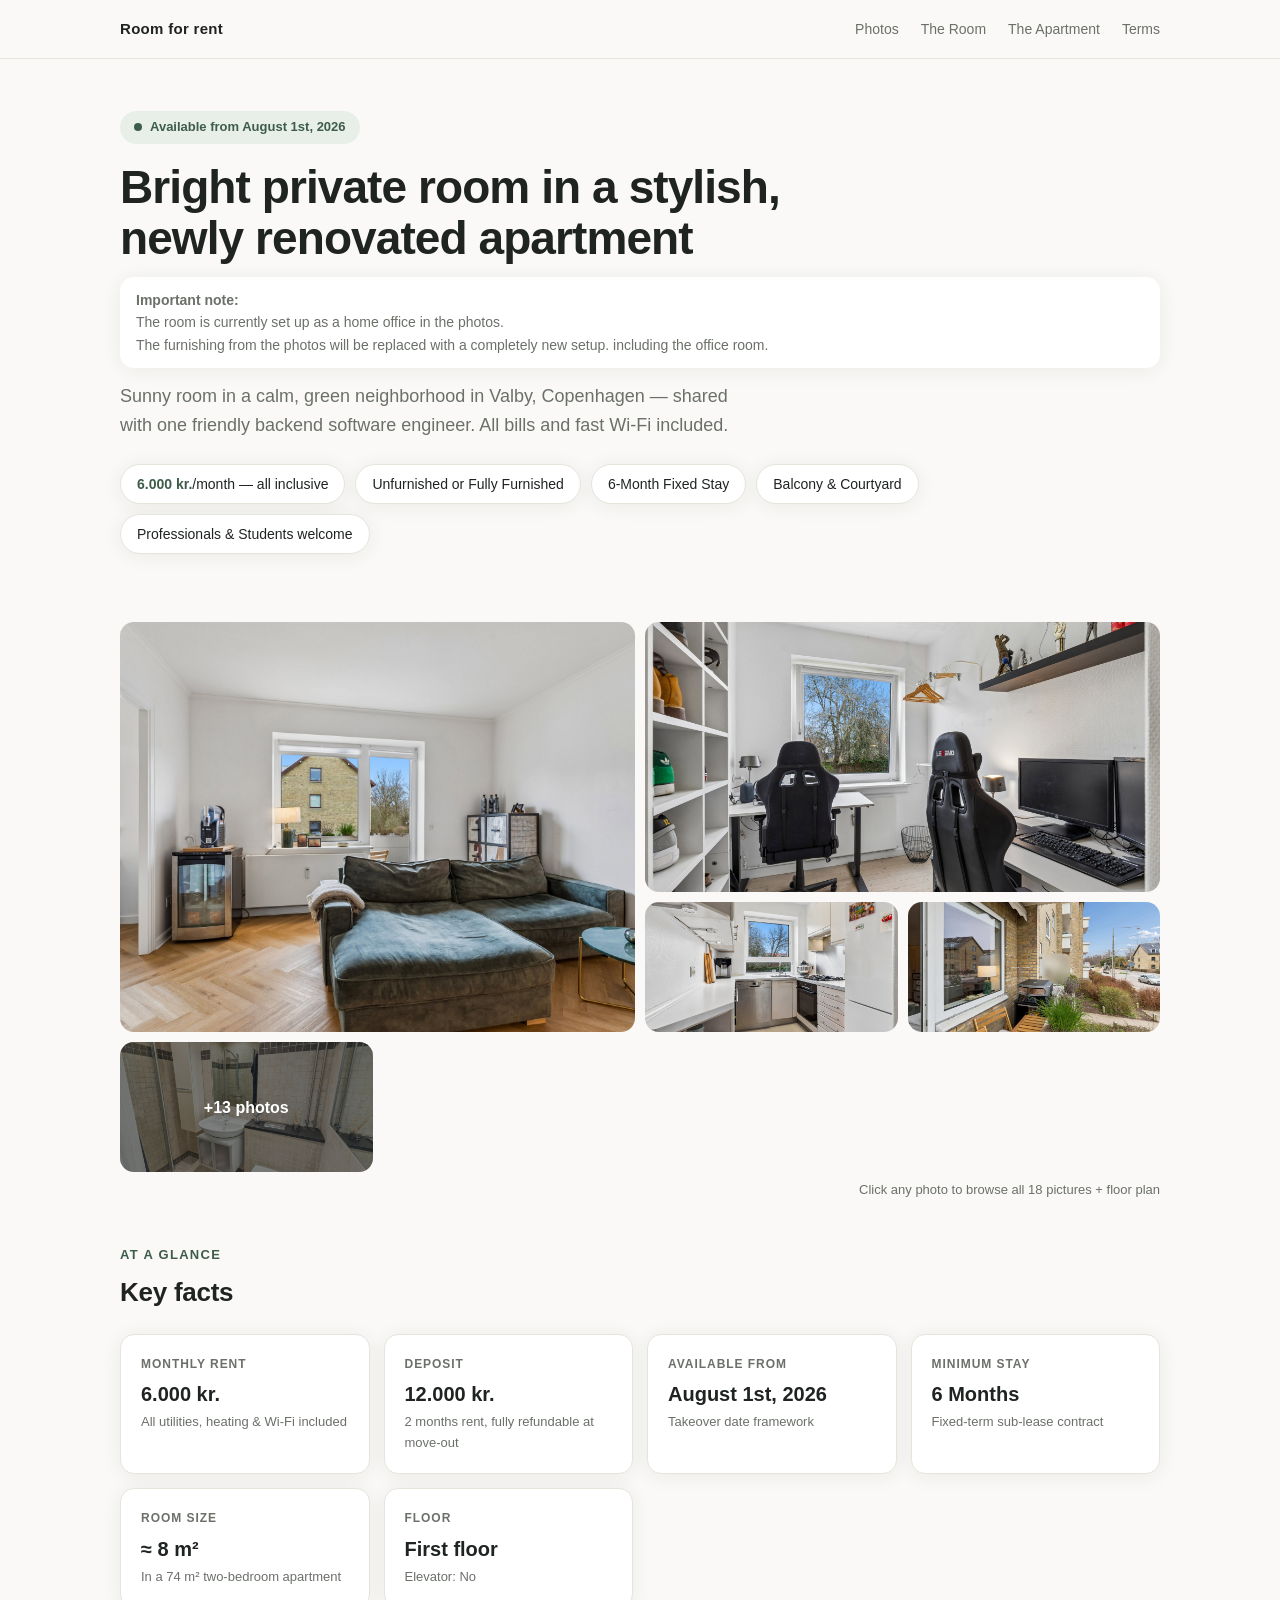
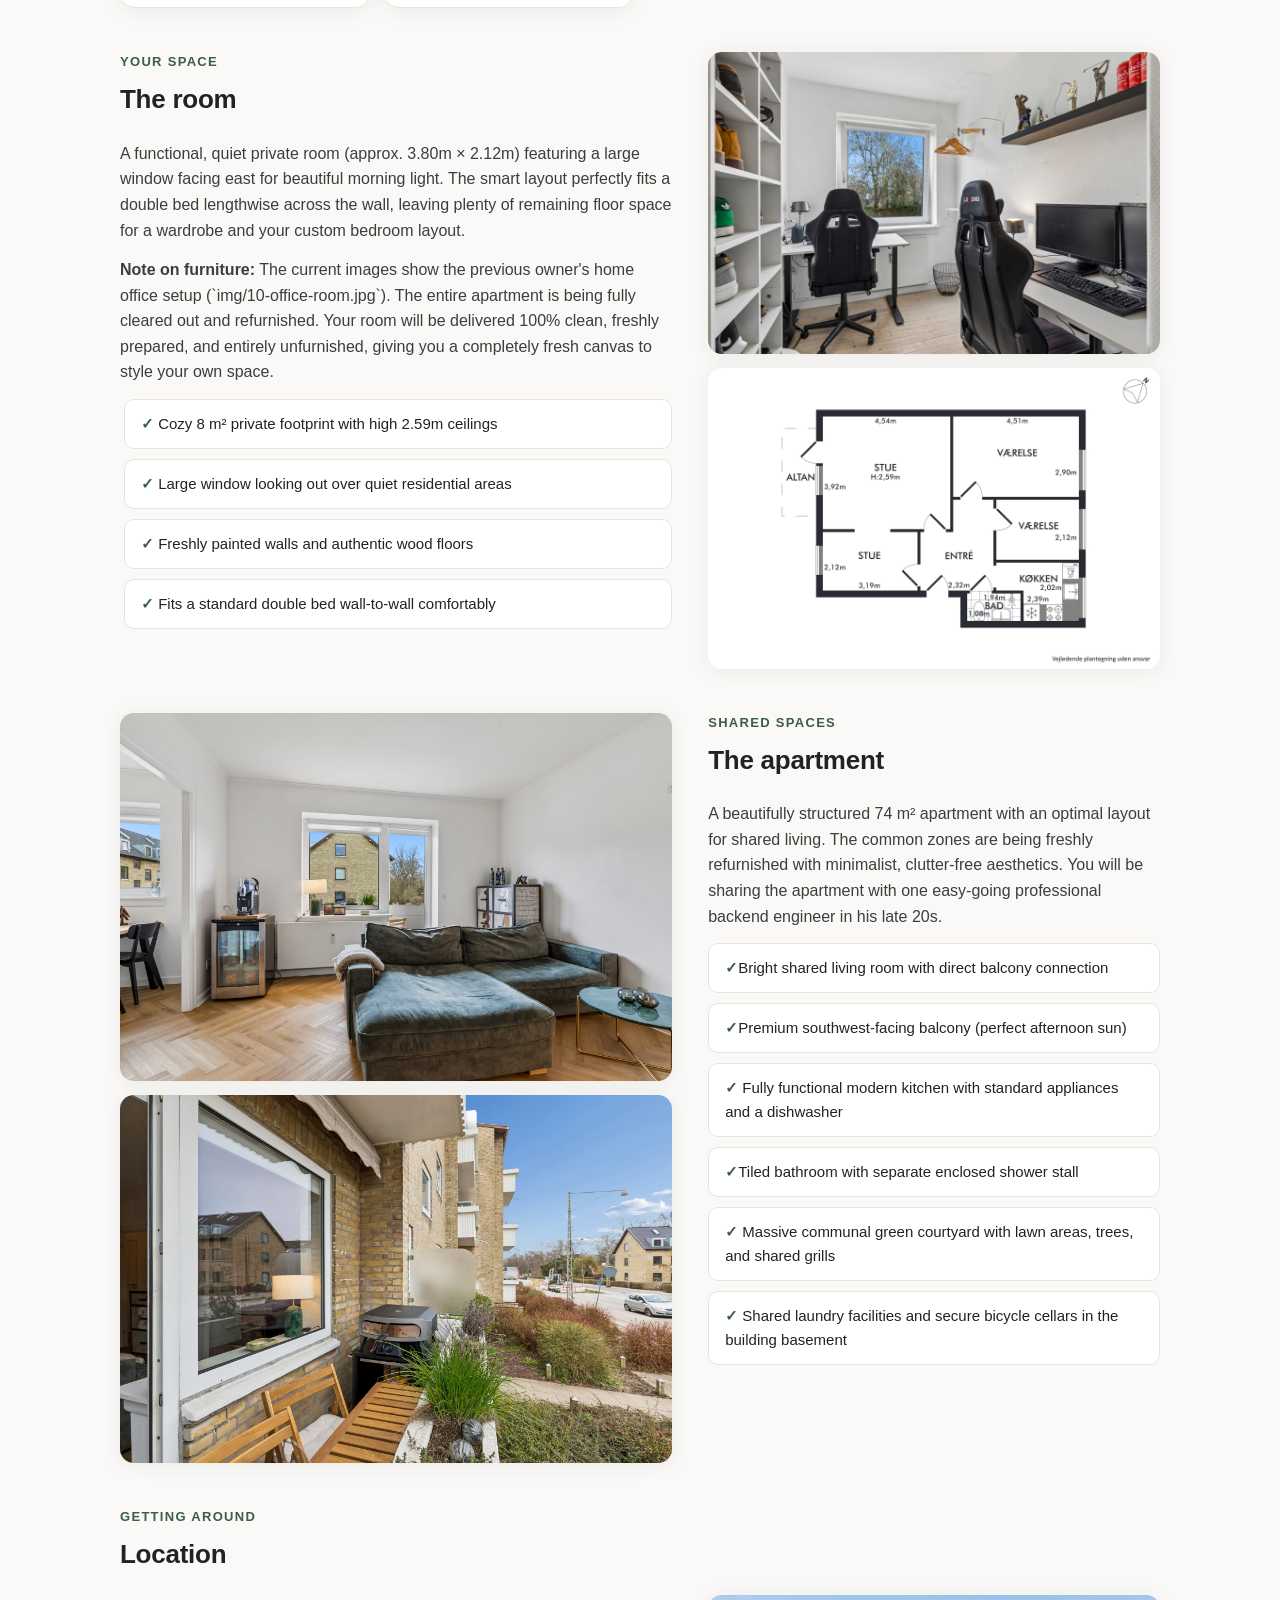
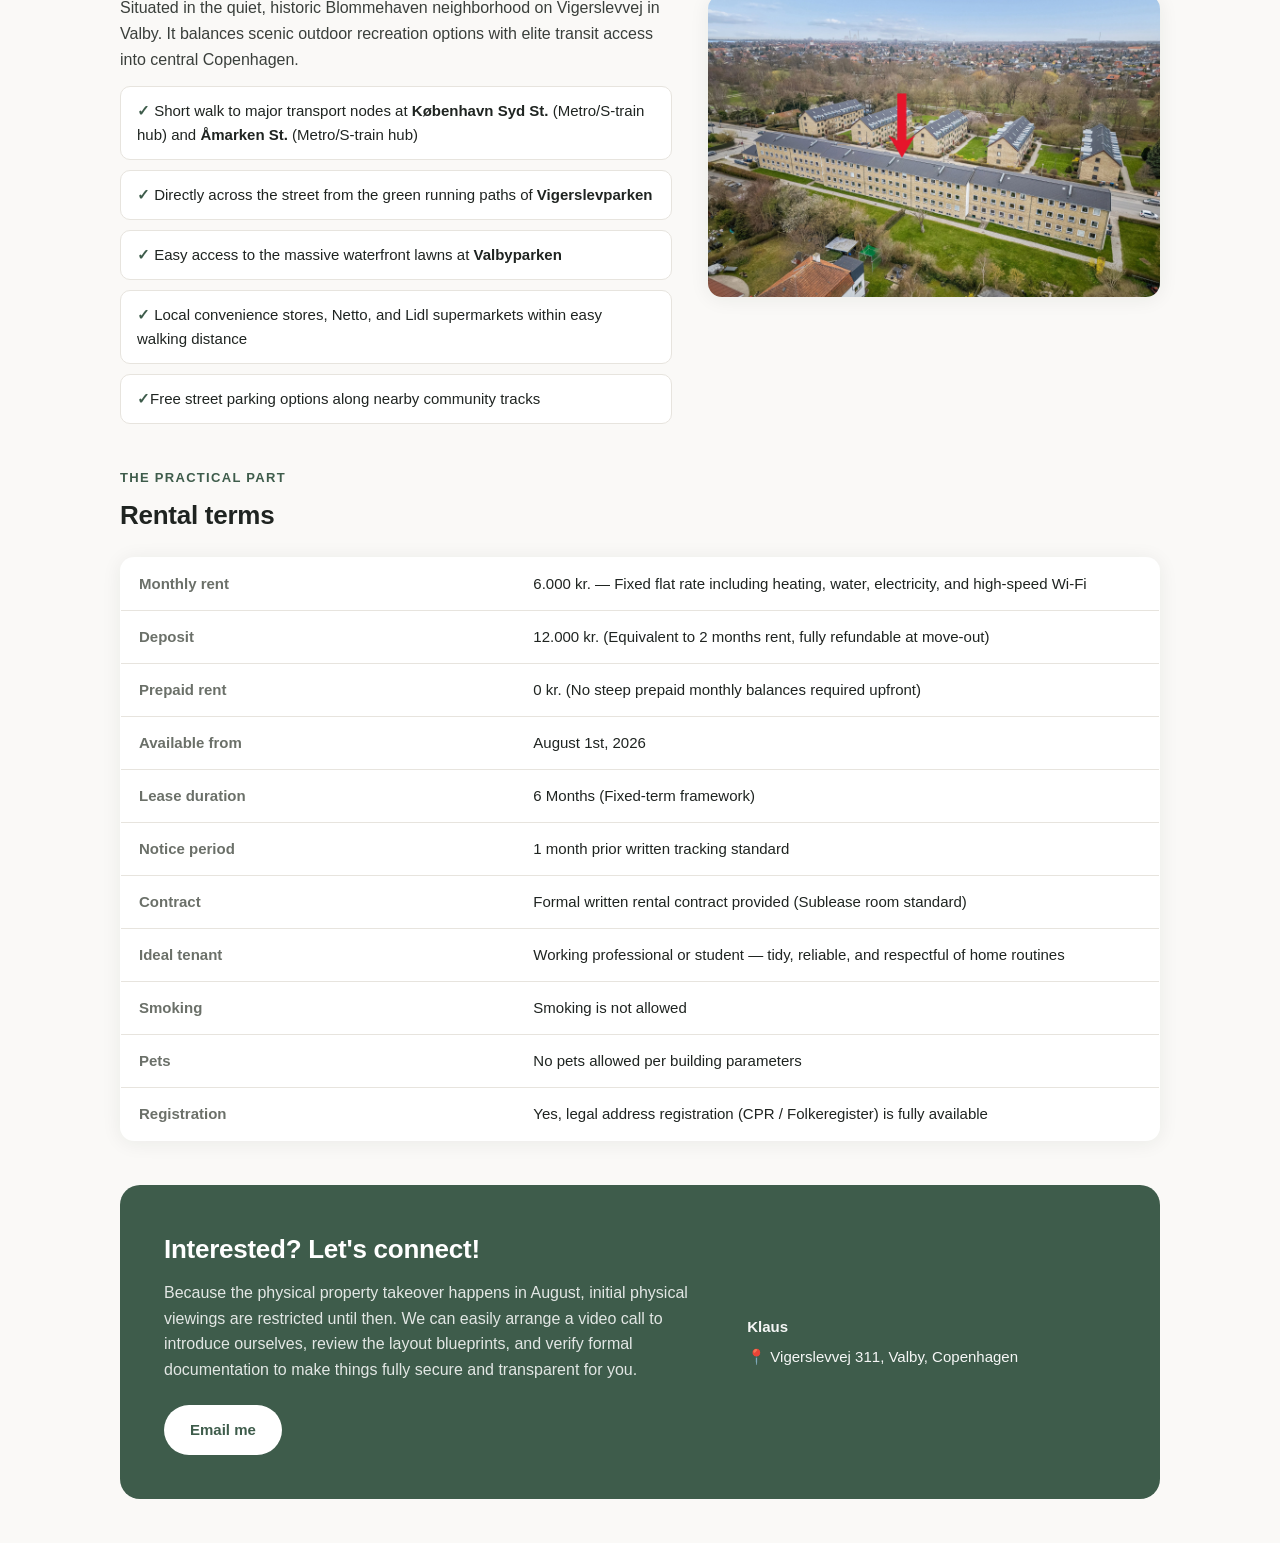
==== room/index.html @ 3acd7337 "Add room ad" ====
<!doctype html>
<html lang="en">
  <head>
    <meta charset="UTF-8" />
    <meta name="viewport" content="width=device-width, initial-scale=1.0" />
    <title>Bright Room for Rent in Valby — Available August 1st</title>
    <meta
      name="description"
      content="Cozy private room in a bright, beautifully laid-out 74m² apartment. All bills & Wi-Fi included. Available August 1st — 6-month fixed stay. Professionals & students welcome."
    />
    <meta
      property="og:title"
      content="Bright Room for Rent in Valby — Available Aug 1st"
    />
    <meta
      property="og:description"
      content="Cozy room in a stylish 74m² apartment. All bills & Wi-Fi included. 6-month fixed stay."
    />
    <meta
      property="og:image"
      content="https://klausandrade.github.io/room/img/01-living-room.jpg"
    />
    <meta property="og:type" content="website" />
    <style>
      :root {
        --bg: #faf9f7;
        --surface: #ffffff;
        --ink: #1f2421;
        --muted: #6b7069;
        --accent: #3e5c4b;
        --accent-soft: #e8efe9;
        --line: #e7e4de;
        --radius: 14px;
        --shadow: 0 2px 20px rgba(31, 36, 33, 0.07);
      }
      * {
        margin: 0;
        padding: 0;
        box-sizing: border-box;
      }
      html {
        scroll-behavior: smooth;
      }
      body {
        font-family:
          -apple-system, BlinkMacSystemFont, "Segoe UI", Roboto, Helvetica,
          Arial, sans-serif;
        background: var(--bg);
        color: var(--ink);
        line-height: 1.6;
        -webkit-font-smoothing: antialiased;
      }
      img {
        display: block;
        max-width: 100%;
      }
      a {
        color: var(--accent);
      }
      .wrap {
        max-width: 1080px;
        margin: 0 auto;
        padding: 0 20px;
      }

      /* Nav */
      nav {
        position: sticky;
        top: 0;
        z-index: 50;
        background: rgba(250, 249, 247, 0.92);
        backdrop-filter: blur(8px);
        border-bottom: 1px solid var(--line);
      }
      nav .wrap {
        display: flex;
        align-items: center;
        justify-content: space-between;
        height: 58px;
      }
      nav .brand {
        font-weight: 700;
        letter-spacing: 0.02em;
        text-decoration: none;
        color: var(--ink);
        font-size: 15px;
      }
      nav .brand span {
        color: var(--accent);
      }
      nav .links {
        display: flex;
        gap: 22px;
        align-items: center;
      }
      nav .links a {
        text-decoration: none;
        color: var(--muted);
        font-size: 14px;
        font-weight: 500;
      }
      nav .links a:hover {
        color: var(--ink);
      }
      nav .links a.cta {
        background: var(--accent);
        color: #fff;
        padding: 8px 16px;
        border-radius: 99px;
        font-weight: 600;
      }
      @media (max-width: 640px) {
        nav .links a:not(.cta) {
          display: none;
        }
      }

      /* Hero */
      header {
        padding: 52px 0 34px;
      }
      .badge {
        display: inline-flex;
        align-items: center;
        gap: 8px;
        background: var(--accent-soft);
        color: var(--accent);
        font-size: 13px;
        font-weight: 600;
        padding: 6px 14px;
        border-radius: 99px;
        margin-bottom: 18px;
      }
      .badge::before {
        content: "";
        width: 8px;
        height: 8px;
        border-radius: 50%;
        background: var(--accent);
        animation: pulse 2s infinite;
      }
      @keyframes pulse {
        0%,
        100% {
          opacity: 1;
        }
        50% {
          opacity: 0.4;
        }
      }
      h1 {
        font-size: clamp(30px, 5vw, 46px);
        line-height: 1.12;
        letter-spacing: -0.02em;
        font-weight: 800;
        max-width: 760px;
      }
      .sub {
        margin-top: 14px;
        font-size: 18px;
        color: var(--muted);
        max-width: 640px;
      }
      .chips {
        display: flex;
        flex-wrap: wrap;
        gap: 10px;
        margin-top: 24px;
      }
      .chip {
        background: var(--surface);
        border: 1px solid var(--line);
        border-radius: 99px;
        padding: 8px 16px;
        font-size: 14px;
        font-weight: 500;
        box-shadow: var(--shadow);
      }
      .chip b {
        color: var(--accent);
      }

      /* Gallery */
      .gallery {
        display: grid;
        grid-template-columns: repeat(4, 1fr);
        grid-auto-rows: 130px;
        gap: 10px;
        margin: 34px 0 8px;
      }
      .gallery a {
        position: relative;
        overflow: hidden;
        border-radius: var(--radius);
        display: block;
        background: var(--line);
      }
      .gallery a[hidden] {
        display: none;
      }
      .gallery img {
        width: 100%;
        height: 100%;
        object-fit: cover;
        transition: transform 0.45s ease;
      }
      .gallery a:hover img {
        transform: scale(1.045);
      }
      .gallery a:nth-child(1) {
        grid-column: span 2;
        grid-row: span 3;
      }
      .gallery a:nth-child(2) {
        grid-column: span 2;
        grid-row: span 2;
      }
      .gallery a:nth-child(3) {
        grid-row: span 1;
      }
      .gallery a:nth-child(4) {
        grid-row: span 1;
      }
      .more-overlay {
        position: absolute;
        inset: 0;
        background: rgba(31, 36, 33, 0.55);
        color: #fff;
        display: flex;
        align-items: center;
        justify-content: center;
        font-weight: 700;
        font-size: 16px;
      }
      @media (max-width: 700px) {
        .gallery {
          grid-template-columns: repeat(2, 1fr);
          grid-auto-rows: 110px;
        }
        .gallery a:nth-child(1) {
          grid-column: span 2;
          grid-row: span 2;
        }
        .gallery a:nth-child(2) {
          grid-column: span 1;
          grid-row: span 1;
        }
      }
      .gallery-note {
        font-size: 13px;
        color: var(--muted);
        text-align: right;
      }

      /* Sections */
      section {
        padding: 44px 0;
      }
      h2 {
        font-size: 26px;
        letter-spacing: -0.01em;
        margin-bottom: 20px;
        font-weight: 750;
      }
      h2 small {
        display: block;
        font-size: 13px;
        font-weight: 600;
        color: var(--accent);
        text-transform: uppercase;
        letter-spacing: 0.1em;
        margin-bottom: 6px;
      }

      /* Facts */
      .facts {
        display: grid;
        grid-template-columns: repeat(auto-fit, minmax(230px, 1fr));
        gap: 14px;
      }
      .fact {
        background: var(--surface);
        border: 1px solid var(--line);
        border-radius: var(--radius);
        padding: 20px;
        box-shadow: var(--shadow);
      }
      .fact .label {
        font-size: 12px;
        text-transform: uppercase;
        letter-spacing: 0.08em;
        color: var(--muted);
        font-weight: 600;
        margin-bottom: 4px;
      }
      .fact .value {
        font-size: 20px;
        font-weight: 750;
      }
      .fact .note {
        font-size: 13px;
        color: var(--muted);
        margin-top: 2px;
      }

      /* Two-col */
      .cols {
        display: grid;
        grid-template-columns: 1.1fr 0.9fr;
        gap: 36px;
        align-items: start;
      }
      @media (max-width: 800px) {
        .cols {
          grid-template-columns: 1fr;
        }
      }
      .prose p {
        margin-bottom: 14px;
        color: #3a3f3b;
      }
      .list {
        list-style: none;
        display: grid;
        gap: 10px;
      }
      .list li {
        gap: 12px;
        align-items: flex-start;
        background: var(--surface);
        border: 1px solid var(--line);
        border-radius: 10px;
        padding: 12px 16px;
        font-size: 15px;
      }
      .list li::before {
        content: "✓";
        color: var(--accent);
        font-weight: 800;
        flex-shrink: 0;
      }
      .side-img {
        border-radius: var(--radius);
        overflow: hidden;
        box-shadow: var(--shadow);
      }
      .side-img img {
        width: 100%;
        height: 100%;
        object-fit: cover;
      }
      .stack {
        display: grid;
        gap: 14px;
      }

      /* Terms table */
      .terms {
        width: 100%;
        border-collapse: collapse;
        background: var(--surface);
        border: 1px solid var(--line);
        border-radius: var(--radius);
        overflow: hidden;
        box-shadow: var(--shadow);
      }
      .terms tr + tr {
        border-top: 1px solid var(--line);
      }
      .terms td {
        padding: 14px 18px;
        font-size: 15px;
        vertical-align: top;
      }
      .terms td:first-child {
        font-weight: 600;
        width: 38%;
        color: var(--muted);
      }
      .ph {
        background: #fff7e6;
        border: 1px dashed #e0b954;
        border-radius: 6px;
        padding: 1px 7px;
        font-size: 0.92em;
        white-space: nowrap;
      }

      /* Contact */
      .contact-card {
        background: var(--accent);
        color: #fff;
        border-radius: 20px;
        padding: 44px;
        display: grid;
        grid-template-columns: 1.2fr 0.8fr;
        gap: 30px;
        align-items: center;
      }
      @media (max-width: 700px) {
        .contact-card {
          grid-template-columns: 1fr;
          padding: 32px;
        }
      }
      .contact-card h2 {
        color: #fff;
        margin-bottom: 10px;
      }
      .contact-card p {
        opacity: 0.85;
        margin-bottom: 22px;
      }
      .btns {
        display: flex;
        flex-wrap: wrap;
        gap: 12px;
      }
      .btn {
        display: inline-block;
        text-decoration: none;
        font-weight: 700;
        padding: 13px 26px;
        border-radius: 99px;
        font-size: 15px;
      }
      .btn.light {
        background: #fff;
        color: var(--accent);
      }
      .btn.ghost {
        border: 2px solid rgba(255, 255, 255, 0.5);
        color: #fff;
      }
      .btn:hover {
        opacity: 0.92;
      }
      .contact-meta {
        font-size: 15px;
        line-height: 2;
        opacity: 0.95;
      }

      footer {
        padding: 34px 0 46px;
        color: var(--muted);
        font-size: 13px;
        text-align: center;
      }
      footer a {
        color: var(--muted);
      }

      /* Lightbox */
      .lb {
        position: fixed;
        inset: 0;
        background: rgba(15, 17, 16, 0.94);
        display: none;
        z-index: 100;
        align-items: center;
        justify-content: center;
        flex-direction: column;
      }
      .lb.open {
        display: flex;
      }
      .lb img {
        max-width: 92vw;
        max-height: 82vh;
        border-radius: 8px;
        object-fit: contain;
      }
      .lb .cap {
        color: #cfd4cf;
        font-size: 14px;
        margin-top: 14px;
      }
      .lb button {
        position: absolute;
        background: rgba(255, 255, 255, 0.1);
        border: none;
        color: #fff;
        font-size: 26px;
        cursor: pointer;
        width: 52px;
        height: 52px;
        border-radius: 50%;
        display: flex;
        align-items: center;
        justify-content: center;
        transition: background 0.2s;
      }
      .lb button:hover {
        background: rgba(255, 255, 255, 0.25);
      }
      .lb .close {
        top: 18px;
        right: 18px;
      }
      .lb .prev {
        left: 14px;
        top: 50%;
        transform: translateY(-50%);
      }
      .lb .next {
        right: 14px;
        top: 50%;
        transform: translateY(-50%);
      }
    </style>
  </head>
  <body>
    <nav>
      <div class="wrap">
        <a class="brand" href="#top">Room for rent</a>
        <div class="links">
          <a href="#photos">Photos</a>
          <a href="#room">The Room</a>
          <a href="#apartment">The Apartment</a>
          <a href="#terms">Terms</a>
        </div>
      </div>
    </nav>

    <header id="top">
      <div class="wrap">
        <div class="badge">Available from August 1st, 2026</div>
        <h1>Bright private room in a stylish, newly renovated apartment</h1>
        <p
          style="
            margin-top: 12px;
            color: var(--muted);
            font-size: 14px;
            padding: 12px 16px;
            background: var(--surface);
            border-radius: var(--radius);
            box-shadow: var(--shadow);
          "
        >
          <span style="font-weight: bold">Important note:</span> <br />
          The room is currently set up as a home office in the photos.<br />
          The furnishing from the photos will be replaced with a completely new
          setup. including the office room.
        </p>
        <p class="sub">
          Sunny room in a calm, green neighborhood in Valby, Copenhagen — shared
          with one friendly backend software engineer. All bills and fast Wi-Fi
          included.
        </p>
        <div class="chips">
          <div class="chip"><b>6.000 kr.</b>/month — all inclusive</div>
          <div class="chip">Unfurnished or Fully Furnished</div>
          <div class="chip">6-Month Fixed Stay</div>
          <div class="chip">Balcony &amp; Courtyard</div>
          <div class="chip">Professionals &amp; Students welcome</div>
        </div>
      </div>
    </header>

    <div class="wrap" id="photos">
      <div class="gallery" id="gallery">
        <a href="img/01-living-room.jpg" data-cap="Shared living room layout"
          ><img
            src="img/01-living-room.jpg"
            alt="Shared living room with cozy sofa"
        /></a>
        <a
          href="img/10-office-room.jpg"
          data-cap="The room — currently setup as an office (Will be delivered empty/unfurnished)"
          ><img
            src="img/10-office-room.jpg"
            alt="The room window space"
            loading="lazy"
        /></a>
        <a href="img/05-kitchen.jpg" data-cap="Fully equipped shared kitchen"
          ><img src="img/05-kitchen.jpg" alt="Modern kitchen" loading="lazy"
        /></a>
        <a
          href="img/13-balcony.jpg"
          data-cap="Southwest-facing balcony with great sun exposure"
          ><img src="img/13-balcony.jpg" alt="Balcony" loading="lazy"
        /></a>
        <a
          href="img/07-bathroom.jpg"
          data-cap="Tiled bathroom with separate shower stall"
          ><img src="img/07-bathroom.jpg" alt="Bathroom" loading="lazy" /><span
            class="more-overlay"
            >+13 photos</span
          ></a
        >
        <!-- Lightbox-only photos -->
        <a
          href="img/08-bedroom.jpg"
          data-cap="Master bedroom layout"
          hidden
        ></a>
        <a
          href="img/09-bedroom-wardrobe.jpg"
          data-cap="Master bedroom wardrobe layout"
          hidden
        ></a>
        <a
          href="img/02-living-room-tv.jpg"
          data-cap="Living room — layout profile"
          hidden
        ></a>
        <a
          href="img/03-dining-room.jpg"
          data-cap="Dining alcove area"
          hidden
        ></a>
        <a
          href="img/04-living-room-hall.jpg"
          data-cap="Living room towards the entrance hall"
          hidden
        ></a>
        <a
          href="img/06-kitchen-hall.jpg"
          data-cap="Kitchen entrance profile"
          hidden
        ></a>
        <a
          href="img/11-hallway.jpg"
          data-cap="Central entrance hallway"
          hidden
        ></a>
        <a
          href="img/12-entrance.jpg"
          data-cap="Apartment entrance portal"
          hidden
        ></a>
        <a
          href="img/14-balcony-view.jpg"
          data-cap="Open view from the private balcony"
          hidden
        ></a>
        <a
          href="img/15-garden.jpg"
          data-cap="Large common green courtyard area"
          hidden
        ></a>
        <a
          href="img/16-building-rear.jpg"
          data-cap="Quiet garden property background"
          hidden
        ></a>
        <a
          href="img/17-building-aerial.jpg"
          data-cap="Neighborhood open context"
          hidden
        ></a>
        <a
          href="img/18-floor-plan.jpg"
          data-cap="Official floor plan (74m² layout)"
          hidden
        ></a>
      </div>
      <p class="gallery-note">
        Click any photo to browse all 18 pictures + floor plan
      </p>
    </div>

    <section>
      <div class="wrap">
        <h2><small>At a glance</small>Key facts</h2>
        <div class="facts">
          <div class="fact">
            <div class="label">Monthly rent</div>
            <div class="value">6.000 kr.</div>
            <div class="note">All utilities, heating &amp; Wi-Fi included</div>
          </div>
          <div class="fact">
            <div class="label">Deposit</div>
            <div class="value">12.000 kr.</div>
            <div class="note">2 months rent, fully refundable at move-out</div>
          </div>
          <div class="fact">
            <div class="label">Available from</div>
            <div class="value">August 1st, 2026</div>
            <div class="note">Takeover date framework</div>
          </div>
          <div class="fact">
            <div class="label">Minimum stay</div>
            <div class="value">6 Months</div>
            <div class="note">Fixed-term sub-lease contract</div>
          </div>
          <div class="fact">
            <div class="label">Room size</div>
            <div class="value">≈ 8 m²</div>
            <div class="note">In a 74 m² two-bedroom apartment</div>
          </div>
          <div class="fact">
            <div class="label">Floor</div>
            <div class="value">First floor</div>
            <div class="note">Elevator: No</div>
          </div>
        </div>
      </div>
    </section>

    <section id="room" style="padding-top: 0">
      <div class="wrap cols">
        <div class="prose">
          <h2><small>Your space</small>The room</h2>
          <p>
            A functional, quiet private room (approx. 3.80m × 2.12m) featuring a
            large window facing east for beautiful morning light. The smart
            layout perfectly fits a double bed lengthwise across the wall,
            leaving plenty of remaining floor space for a wardrobe and your
            custom bedroom layout.
          </p>
          <p>
            <strong>Note on furniture:</strong> The current images show the
            previous owner's home office setup (`img/10-office-room.jpg`). The
            entire apartment is being fully cleared out and refurnished. Your
            room will be delivered 100% clean, freshly prepared, and entirely
            unfurnished, giving you a completely fresh canvas to style your own
            space.
          </p>
          <ul class="list">
            <li style="margin-left: 4px">
              Cozy 8 m² private footprint with high 2.59m ceilings
            </li>
            <li style="margin-left: 4px">
              Large window looking out over quiet residential areas
            </li>
            <li style="margin-left: 4px">
              Freshly painted walls and authentic wood floors
            </li>
            <li style="margin-left: 4px">
              Fits a standard double bed wall-to-wall comfortably
            </li>
          </ul>
        </div>
        <div class="stack">
          <div class="side-img">
            <img
              src="img/10-office-room.jpg"
              alt="The bedroom space currently configured as an office"
              loading="lazy"
            />
          </div>
          <div class="side-img">
            <img
              src="img/18-floor-plan.jpg"
              alt="Official unit floor plan layout"
              loading="lazy"
            />
          </div>
        </div>
      </div>
    </section>

    <section id="apartment" style="padding-top: 0">
      <div class="wrap cols">
        <div class="stack">
          <div class="side-img">
            <img
              src="img/01-living-room.jpg"
              alt="Shared living room space"
              loading="lazy"
            />
          </div>
          <div class="side-img">
            <img
              src="img/13-balcony.jpg"
              alt="Southwest facing open balcony"
              loading="lazy"
            />
          </div>
        </div>
        <div class="prose">
          <h2><small>Shared spaces</small>The apartment</h2>
          <p>
            A beautifully structured 74 m² apartment with an optimal layout for
            shared living. The common zones are being freshly refurnished with
            minimalist, clutter-free aesthetics. You will be sharing the
            apartment with one easy-going professional backend engineer in his
            late 20s.
          </p>
          <ul class="list">
            <li>Bright shared living room with direct balcony connection</li>
            <li>Premium southwest-facing balcony (perfect afternoon sun)</li>
            <li>
              Fully functional modern kitchen with standard appliances and a
              dishwasher
            </li>
            <li>Tiled bathroom with separate enclosed shower stall</li>
            <li>
              Massive communal green courtyard with lawn areas, trees, and
              shared grills
            </li>
            <li>
              Shared laundry facilities and secure bicycle cellars in the
              building basement
            </li>
          </ul>
        </div>
      </div>
    </section>

    <section style="padding-top: 0">
      <div class="wrap">
        <h2><small>Getting around</small>Location</h2>
        <div class="cols">
          <div class="prose">
            <p>
              Situated in the quiet, historic Blommehaven neighborhood on
              Vigerslevvej in Valby. It balances scenic outdoor recreation
              options with elite transit access into central Copenhagen.
            </p>
            <ul class="list">
              <li>
                Short walk to major transport nodes at
                <strong>København Syd St.</strong> (Metro/S-train hub) and
                <strong>Åmarken St.</strong> (Metro/S-train hub)
              </li>
              <li>
                Directly across the street from the green running paths of
                <strong>Vigerslevparken</strong>
              </li>
              <li>
                Easy access to the massive waterfront lawns at
                <strong>Valbyparken</strong>
              </li>
              <li>
                Local convenience stores, Netto, and Lidl supermarkets within
                easy walking distance
              </li>
              <li>Free street parking options along nearby community tracks</li>
            </ul>
          </div>
          <div class="side-img">
            <img
              src="img/17-building-aerial.jpg"
              alt="Aerial view of the building and green community areas"
              loading="lazy"
            />
          </div>
        </div>
      </div>
    </section>

    <section id="terms" style="padding-top: 0">
      <div class="wrap">
        <h2><small>The practical part</small>Rental terms</h2>
        <table class="terms">
          <tr>
            <td>Monthly rent</td>
            <td>
              6.000 kr. — Fixed flat rate including heating, water, electricity,
              and high-speed Wi-Fi
            </td>
          </tr>
          <tr>
            <td>Deposit</td>
            <td>
              12.000 kr. (Equivalent to 2 months rent, fully refundable at
              move-out)
            </td>
          </tr>
          <tr>
            <td>Prepaid rent</td>
            <td>0 kr. (No steep prepaid monthly balances required upfront)</td>
          </tr>
          <tr>
            <td>Available from</td>
            <td>August 1st, 2026</td>
          </tr>
          <tr>
            <td>Lease duration</td>
            <td>6 Months (Fixed-term framework)</td>
          </tr>
          <tr>
            <td>Notice period</td>
            <td>1 month prior written tracking standard</td>
          </tr>
          <tr>
            <td>Contract</td>
            <td>
              Formal written rental contract provided (Sublease room standard)
            </td>
          </tr>
          <tr>
            <td>Ideal tenant</td>
            <td>
              Working professional or student — tidy, reliable, and respectful
              of home routines
            </td>
          </tr>
          <tr>
            <td>Smoking</td>
            <td>Smoking is not allowed</td>
          </tr>
          <tr>
            <td>Pets</td>
            <td>No pets allowed per building parameters</td>
          </tr>
          <tr>
            <td>Registration</td>
            <td>
              Yes, legal address registration (CPR / Folkeregister) is fully
              available
            </td>
          </tr>
        </table>
      </div>
    </section>

    <section id="contact" style="padding-top: 0">
      <div class="wrap">
        <div class="contact-card">
          <div>
            <h2>Interested? Let's connect!</h2>
            <p>
              Because the physical property takeover happens in August, initial
              physical viewings are restricted until then. We can easily arrange
              a video call to introduce ourselves, review the layout blueprints,
              and verify formal documentation to make things fully secure and
              transparent for you.
            </p>
            <div class="btns">
              <a
                class="btn light"
                href="mailto:klaus@slidehub.com?subject=Valby%20Room%20Sublet%20Inquiry"
                >Email me</a
              >
            </div>
          </div>
          <div class="contact-meta">
            <strong>Klaus</strong><br />
            📍 Vigerslevvej 311, Valby, Copenhagen
          </div>
        </div>
      </div>
    </section>

    <div class="lb" id="lb" role="dialog" aria-label="Photo viewer">
      <button class="close" aria-label="Close">✕</button>
      <button class="prev" aria-label="Previous">‹</button>
      <img id="lb-img" src="" alt="" />
      <div class="cap" id="lb-cap"></div>
      <button class="next" aria-label="Next">›</button>
    </div>

    <script>
      (function () {
        var links = [].slice.call(document.querySelectorAll("#gallery a"));
        var lb = document.getElementById("lb"),
          img = document.getElementById("lb-img"),
          cap = document.getElementById("lb-cap"),
          i = 0;
        function show(n) {
          i = (n + links.length) % links.length;
          img.src = links[i].getAttribute("href");
          cap.textContent =
            i + 1 + " / " + links.length + " — " + (links[i].dataset.cap || "");
        }
        function open(n) {
          show(n);
          lb.classList.add("open");
          document.body.style.overflow = "hidden";
        }
        function close() {
          lb.classList.remove("open");
          document.body.style.overflow = "";
        }
        links.forEach(function (a, n) {
          a.addEventListener("click", function (e) {
            e.preventDefault();
            open(n);
          });
        });
        lb.querySelector(".close").onclick = close;
        lb.querySelector(".prev").onclick = function () {
          show(i - 1);
        };
        lb.querySelector(".next").onclick = function () {
          show(i + 1);
        };
        lb.addEventListener("click", function (e) {
          if (e.target === lb) close();
        });
        document.addEventListener("keydown", function (e) {
          if (!lb.classList.contains("open")) return;
          if (e.key === "Escape") close();
          if (e.key === "ArrowLeft") show(i - 1);
          if (e.key === "ArrowRight") show(i + 1);
        });
      })();
    </script>
  </body>
</html>
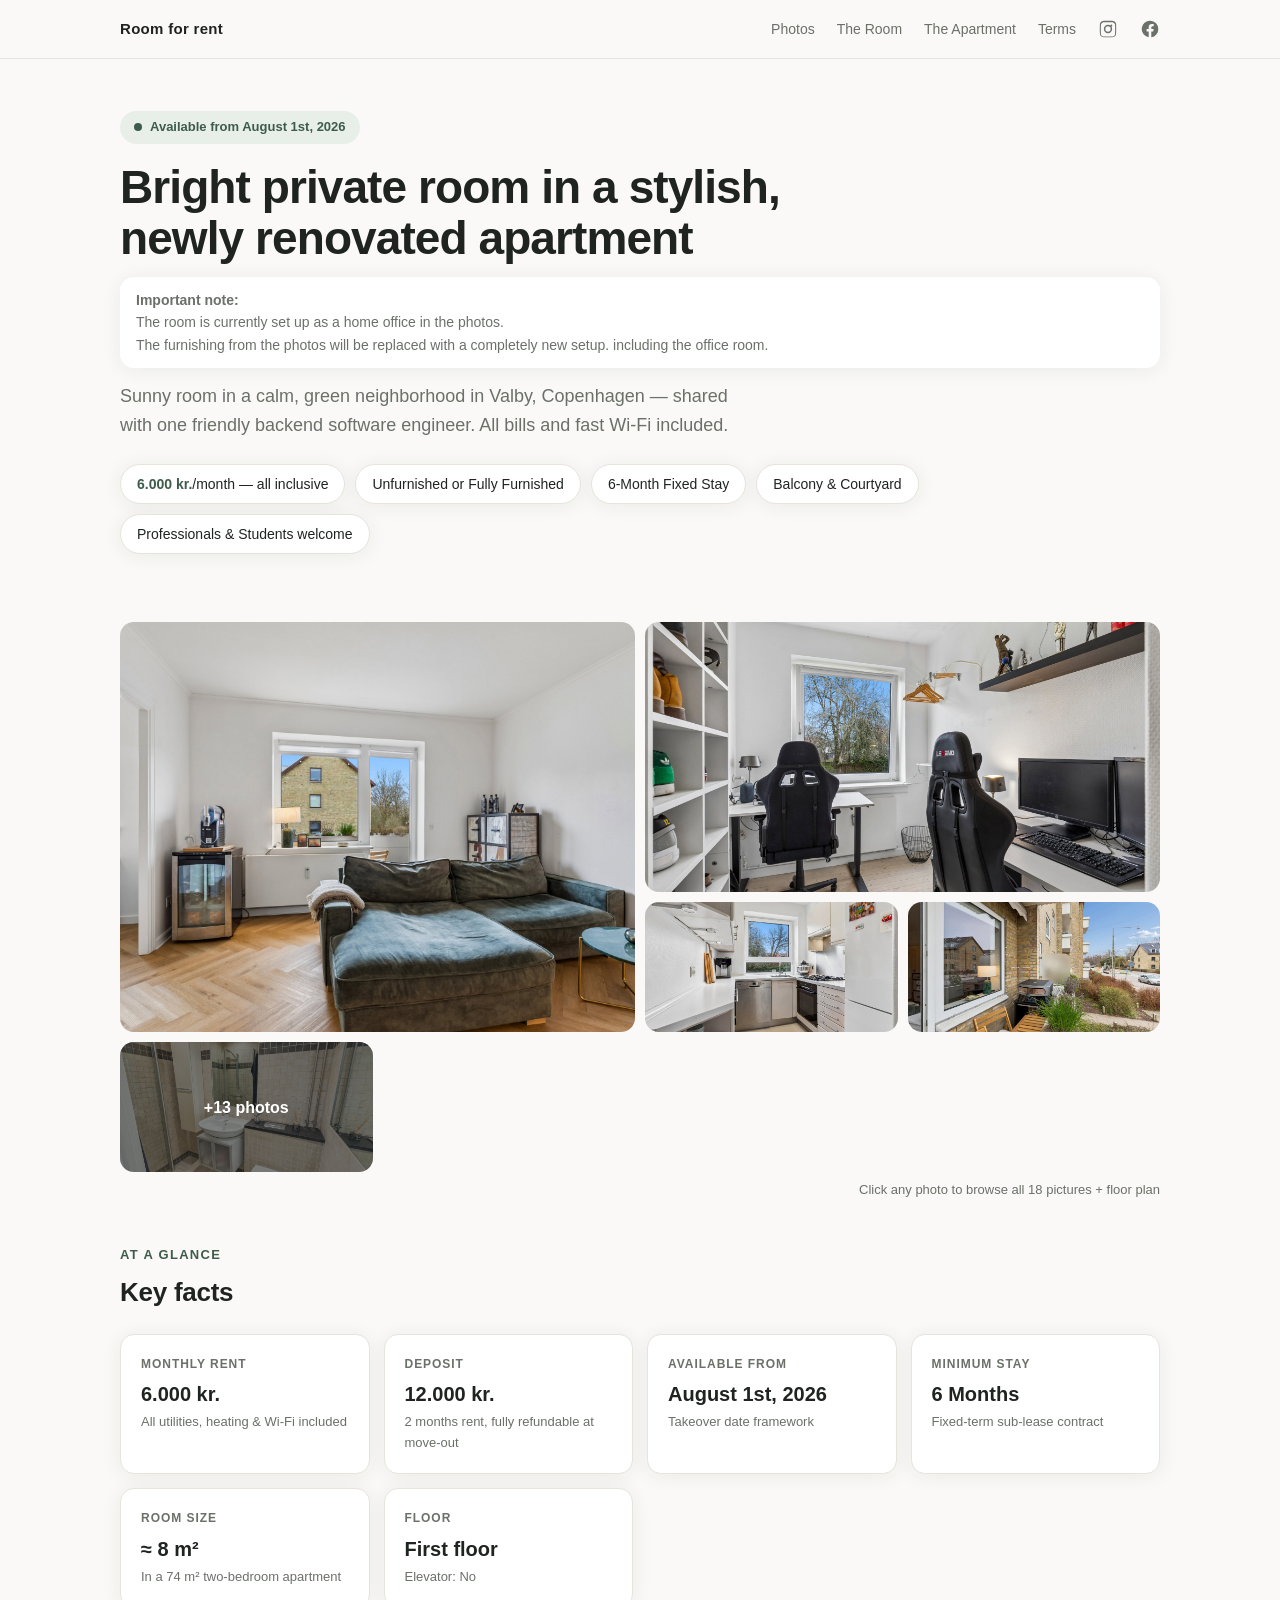
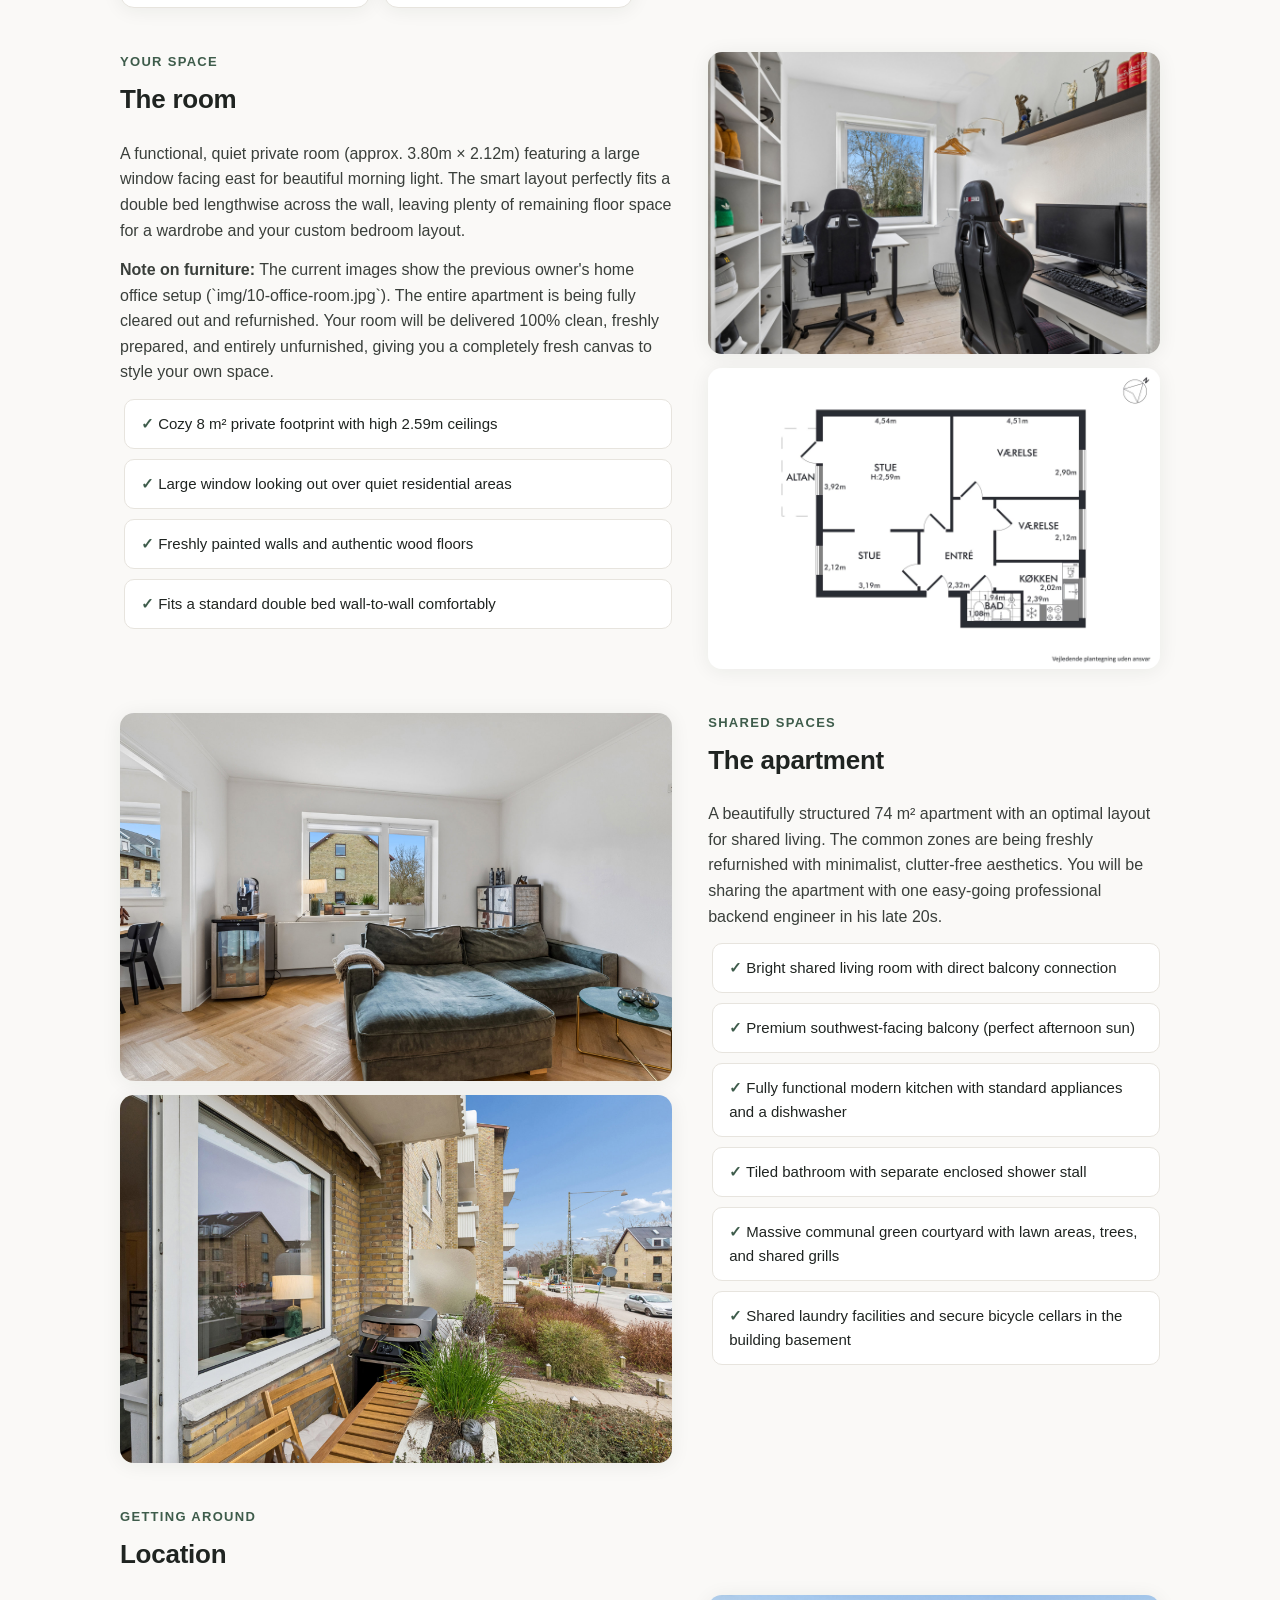
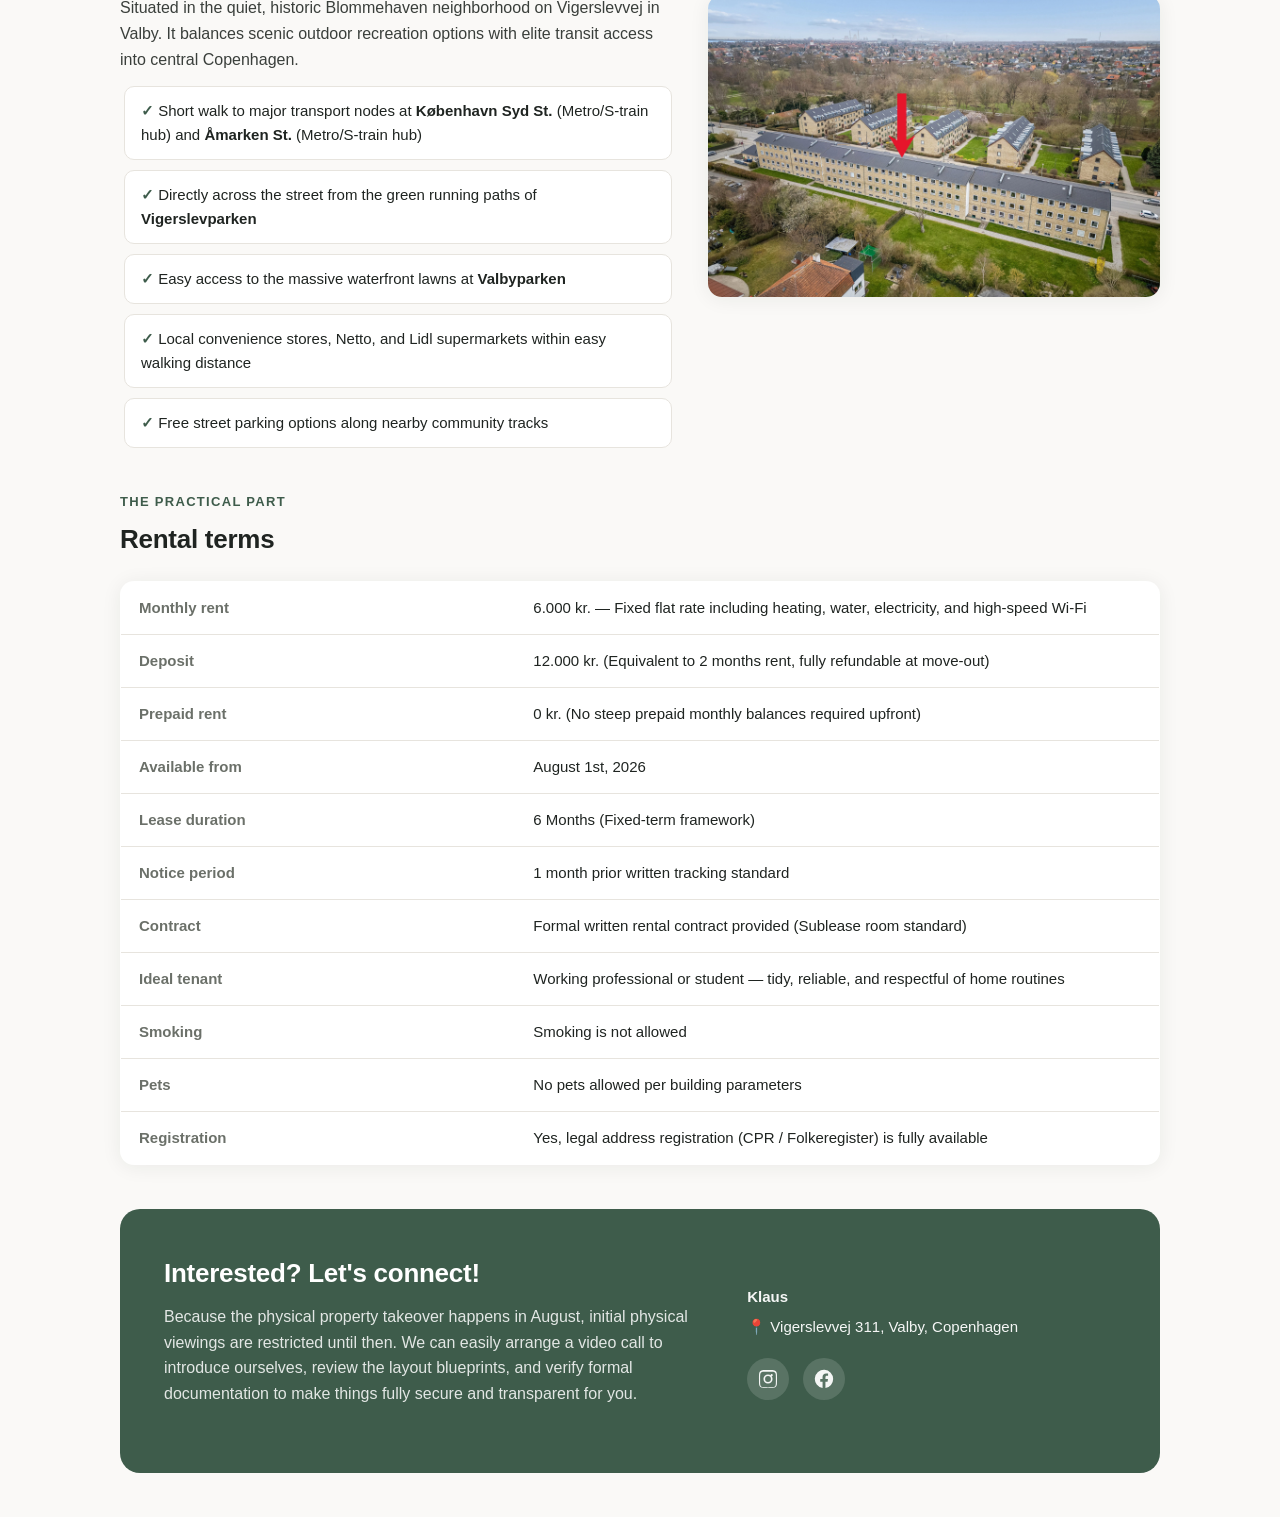
==== commit d41e3c27: "social medias" ====
--- a/room/index.html
+++ b/room/index.html
@@ -102,6 +102,25 @@
       nav .links a:hover {
         color: var(--ink);
       }
+      nav .links a.social {
+        display: inline-flex;
+        align-items: center;
+        color: var(--muted);
+      }
+      nav .links a.social:hover {
+        color: var(--accent);
+      }
+      .sr-only {
+        position: absolute;
+        width: 1px;
+        height: 1px;
+        padding: 0;
+        margin: -1px;
+        overflow: hidden;
+        clip: rect(0, 0, 0, 0);
+        white-space: nowrap;
+        border: 0;
+      }
       nav .links a.cta {
         background: var(--accent);
         color: #fff;
@@ -439,6 +458,27 @@
         font-size: 15px;
         line-height: 2;
         opacity: 0.95;
+      }
+      .contact-social {
+        display: flex;
+        gap: 14px;
+        margin-top: 16px;
+      }
+      .contact-social a {
+        display: inline-flex;
+        align-items: center;
+        justify-content: center;
+        width: 42px;
+        height: 42px;
+        border-radius: 50%;
+        background: rgba(255, 255, 255, 0.15);
+        color: #fff;
+        text-decoration: none;
+        transition: background 0.15s ease;
+      }
+      .contact-social a:hover {
+        background: #fff;
+        color: var(--accent);
       }
 
       footer {
@@ -519,6 +559,46 @@
           <a href="#room">The Room</a>
           <a href="#apartment">The Apartment</a>
           <a href="#terms">Terms</a>
+          <a
+            class="social"
+            href="https://www.instagram.com/klauslife10/"
+            target="_blank"
+            rel="noopener noreferrer"
+            aria-label="Instagram"
+          >
+            <svg
+              viewBox="0 0 24 24"
+              width="20"
+              height="20"
+              fill="currentColor"
+              aria-hidden="true"
+            >
+              <path
+                d="M12 2.16c3.2 0 3.58.01 4.85.07 1.17.05 1.8.25 2.23.41.56.22.96.48 1.38.9.42.42.68.82.9 1.38.16.42.36 1.06.41 2.23.06 1.27.07 1.65.07 4.85s-.01 3.58-.07 4.85c-.05 1.17-.25 1.8-.41 2.23-.22.56-.48.96-.9 1.38-.42.42-.82.68-1.38.9-.42.16-1.06.36-2.23.41-1.27.06-1.65.07-4.85.07s-3.58-.01-4.85-.07c-1.17-.05-1.8-.25-2.23-.41a3.7 3.7 0 0 1-1.38-.9 3.7 3.7 0 0 1-.9-1.38c-.16-.42-.36-1.06-.41-2.23C2.17 15.58 2.16 15.2 2.16 12s.01-3.58.07-4.85c.05-1.17.25-1.8.41-2.23.22-.56.48-.96.9-1.38.42-.42.82-.68 1.38-.9.42-.16 1.06-.36 2.23-.41C8.42 2.17 8.8 2.16 12 2.16Zm0 1.8c-3.15 0-3.5.01-4.74.07-.9.04-1.38.19-1.71.32-.43.17-.74.37-1.06.69-.32.32-.52.63-.69 1.06-.13.33-.28.81-.32 1.71-.06 1.24-.07 1.59-.07 4.74s.01 3.5.07 4.74c.04.9.19 1.38.32 1.71.17.43.37.74.69 1.06.32.32.63.52 1.06.69.33.13.81.28 1.71.32 1.24.06 1.59.07 4.74.07s3.5-.01 4.74-.07c.9-.04 1.38-.19 1.71-.32.43-.17.74-.37 1.06-.69.32-.32.52-.63.69-1.06.13-.33.28-.81.32-1.71.06-1.24.07-1.59.07-4.74s-.01-3.5-.07-4.74c-.04-.9-.19-1.38-.32-1.71a2.85 2.85 0 0 0-.69-1.06 2.85 2.85 0 0 0-1.06-.69c-.33-.13-.81-.28-1.71-.32-1.24-.06-1.59-.07-4.74-.07Zm0 3.06a4.98 4.98 0 1 1 0 9.96 4.98 4.98 0 0 1 0-9.96Zm0 1.8a3.18 3.18 0 1 0 0 6.36 3.18 3.18 0 0 0 0-6.36Zm5.18-.99a1.16 1.16 0 1 1-2.32 0 1.16 1.16 0 0 1 2.32 0Z"
+              />
+            </svg>
+            <span class="sr-only">Instagram</span>
+          </a>
+          <a
+            class="social"
+            href="https://www.facebook.com/klaus.web"
+            target="_blank"
+            rel="noopener noreferrer"
+            aria-label="Facebook"
+          >
+            <svg
+              viewBox="0 0 24 24"
+              width="20"
+              height="20"
+              fill="currentColor"
+              aria-hidden="true"
+            >
+              <path
+                d="M22 12a10 10 0 1 0-11.56 9.88v-6.99H7.9V12h2.54V9.8c0-2.5 1.49-3.89 3.78-3.89 1.09 0 2.24.2 2.24.2v2.46h-1.26c-1.24 0-1.63.77-1.63 1.56V12h2.78l-.44 2.89h-2.34v6.99A10 10 0 0 0 22 12Z"
+              />
+            </svg>
+            <span class="sr-only">Facebook</span>
+          </a>
         </div>
       </div>
     </nav>
@@ -780,18 +860,24 @@
             late 20s.
           </p>
           <ul class="list">
-            <li>Bright shared living room with direct balcony connection</li>
-            <li>Premium southwest-facing balcony (perfect afternoon sun)</li>
-            <li>
+            <li style="margin-left: 4px">
+              Bright shared living room with direct balcony connection
+            </li>
+            <li style="margin-left: 4px">
+              Premium southwest-facing balcony (perfect afternoon sun)
+            </li>
+            <li style="margin-left: 4px">
               Fully functional modern kitchen with standard appliances and a
               dishwasher
             </li>
-            <li>Tiled bathroom with separate enclosed shower stall</li>
-            <li>
+            <li style="margin-left: 4px">
+              Tiled bathroom with separate enclosed shower stall
+            </li>
+            <li style="margin-left: 4px">
               Massive communal green courtyard with lawn areas, trees, and
               shared grills
             </li>
-            <li>
+            <li style="margin-left: 4px">
               Shared laundry facilities and secure bicycle cellars in the
               building basement
             </li>
@@ -811,24 +897,26 @@
               options with elite transit access into central Copenhagen.
             </p>
             <ul class="list">
-              <li>
+              <li style="margin-left: 4px">
                 Short walk to major transport nodes at
                 <strong>København Syd St.</strong> (Metro/S-train hub) and
                 <strong>Åmarken St.</strong> (Metro/S-train hub)
               </li>
-              <li>
+              <li style="margin-left: 4px">
                 Directly across the street from the green running paths of
                 <strong>Vigerslevparken</strong>
               </li>
-              <li>
+              <li style="margin-left: 4px">
                 Easy access to the massive waterfront lawns at
                 <strong>Valbyparken</strong>
               </li>
-              <li>
+              <li style="margin-left: 4px">
                 Local convenience stores, Netto, and Lidl supermarkets within
                 easy walking distance
               </li>
-              <li>Free street parking options along nearby community tracks</li>
+              <li style="margin-left: 4px">
+                Free street parking options along nearby community tracks
+              </li>
             </ul>
           </div>
           <div class="side-img">
@@ -920,17 +1008,50 @@
               and verify formal documentation to make things fully secure and
               transparent for you.
             </p>
-            <div class="btns">
-              <a
-                class="btn light"
-                href="mailto:klaus@slidehub.com?subject=Valby%20Room%20Sublet%20Inquiry"
-                >Email me</a
-              >
-            </div>
           </div>
           <div class="contact-meta">
             <strong>Klaus</strong><br />
             📍 Vigerslevvej 311, Valby, Copenhagen
+            <div class="contact-social">
+              <a
+                href="https://www.instagram.com/klauslife10/"
+                target="_blank"
+                rel="noopener noreferrer"
+                aria-label="Instagram"
+              >
+                <svg
+                  viewBox="0 0 24 24"
+                  width="22"
+                  height="22"
+                  fill="currentColor"
+                  aria-hidden="true"
+                >
+                  <path
+                    d="M12 2.16c3.2 0 3.58.01 4.85.07 1.17.05 1.8.25 2.23.41.56.22.96.48 1.38.9.42.42.68.82.9 1.38.16.42.36 1.06.41 2.23.06 1.27.07 1.65.07 4.85s-.01 3.58-.07 4.85c-.05 1.17-.25 1.8-.41 2.23-.22.56-.48.96-.9 1.38-.42.42-.82.68-1.38.9-.42.16-1.06.36-2.23.41-1.27.06-1.65.07-4.85.07s-3.58-.01-4.85-.07c-1.17-.05-1.8-.25-2.23-.41a3.7 3.7 0 0 1-1.38-.9 3.7 3.7 0 0 1-.9-1.38c-.16-.42-.36-1.06-.41-2.23C2.17 15.58 2.16 15.2 2.16 12s.01-3.58.07-4.85c.05-1.17.25-1.8.41-2.23.22-.56.48-.96.9-1.38.42-.42.82-.68 1.38-.9.42-.16 1.06-.36 2.23-.41C8.42 2.17 8.8 2.16 12 2.16Zm0 1.8c-3.15 0-3.5.01-4.74.07-.9.04-1.38.19-1.71.32-.43.17-.74.37-1.06.69-.32.32-.52.63-.69 1.06-.13.33-.28.81-.32 1.71-.06 1.24-.07 1.59-.07 4.74s.01 3.5.07 4.74c.04.9.19 1.38.32 1.71.17.43.37.74.69 1.06.32.32.63.52 1.06.69.33.13.81.28 1.71.32 1.24.06 1.59.07 4.74.07s3.5-.01 4.74-.07c.9-.04 1.38-.19 1.71-.32.43-.17.74-.37 1.06-.69.32-.32.52-.63.69-1.06.13-.33.28-.81.32-1.71.06-1.24.07-1.59.07-4.74s-.01-3.5-.07-4.74c-.04-.9-.19-1.38-.32-1.71a2.85 2.85 0 0 0-.69-1.06 2.85 2.85 0 0 0-1.06-.69c-.33-.13-.81-.28-1.71-.32-1.24-.06-1.59-.07-4.74-.07Zm0 3.06a4.98 4.98 0 1 1 0 9.96 4.98 4.98 0 0 1 0-9.96Zm0 1.8a3.18 3.18 0 1 0 0 6.36 3.18 3.18 0 0 0 0-6.36Zm5.18-.99a1.16 1.16 0 1 1-2.32 0 1.16 1.16 0 0 1 2.32 0Z"
+                  />
+                </svg>
+                <span class="sr-only">Instagram</span>
+              </a>
+              <a
+                href="https://www.facebook.com/klaus.web"
+                target="_blank"
+                rel="noopener noreferrer"
+                aria-label="Facebook"
+              >
+                <svg
+                  viewBox="0 0 24 24"
+                  width="22"
+                  height="22"
+                  fill="currentColor"
+                  aria-hidden="true"
+                >
+                  <path
+                    d="M22 12a10 10 0 1 0-11.56 9.88v-6.99H7.9V12h2.54V9.8c0-2.5 1.49-3.89 3.78-3.89 1.09 0 2.24.2 2.24.2v2.46h-1.26c-1.24 0-1.63.77-1.63 1.56V12h2.78l-.44 2.89h-2.34v6.99A10 10 0 0 0 22 12Z"
+                  />
+                </svg>
+                <span class="sr-only">Facebook</span>
+              </a>
+            </div>
           </div>
         </div>
       </div>
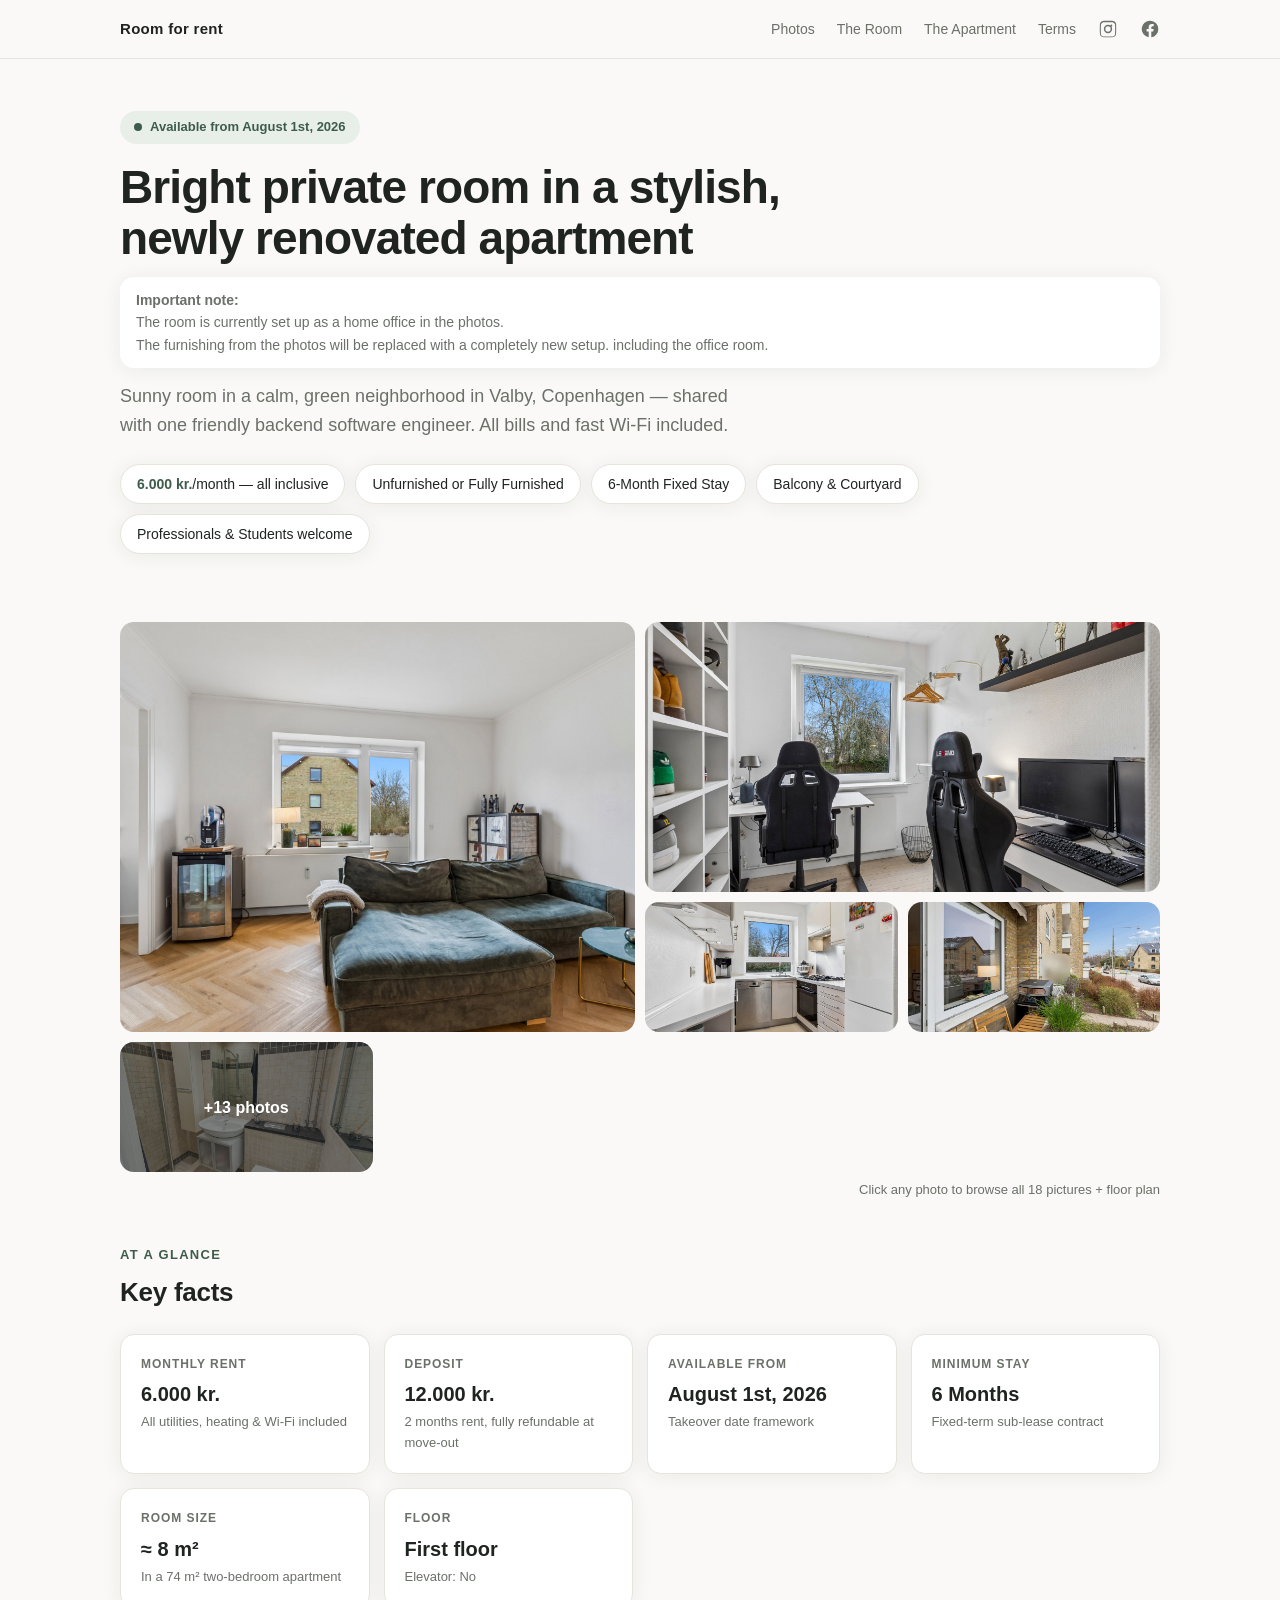
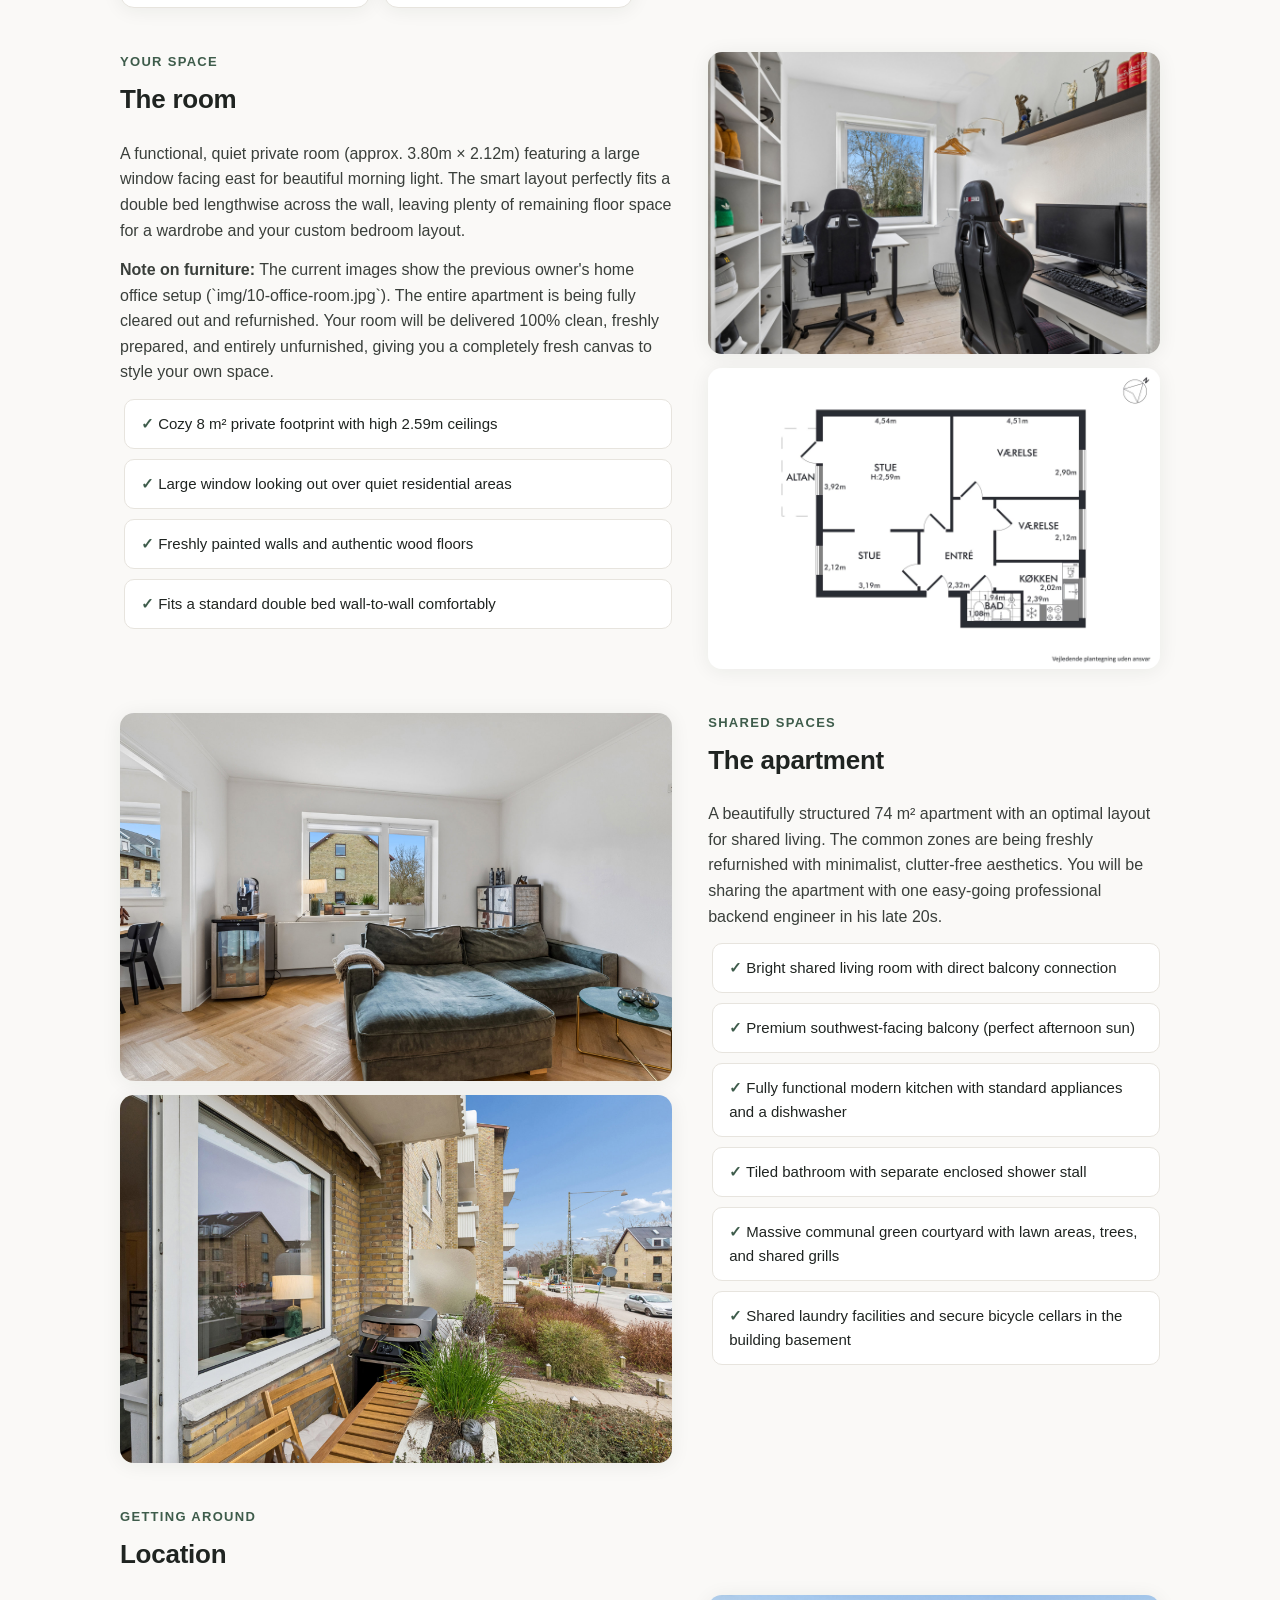
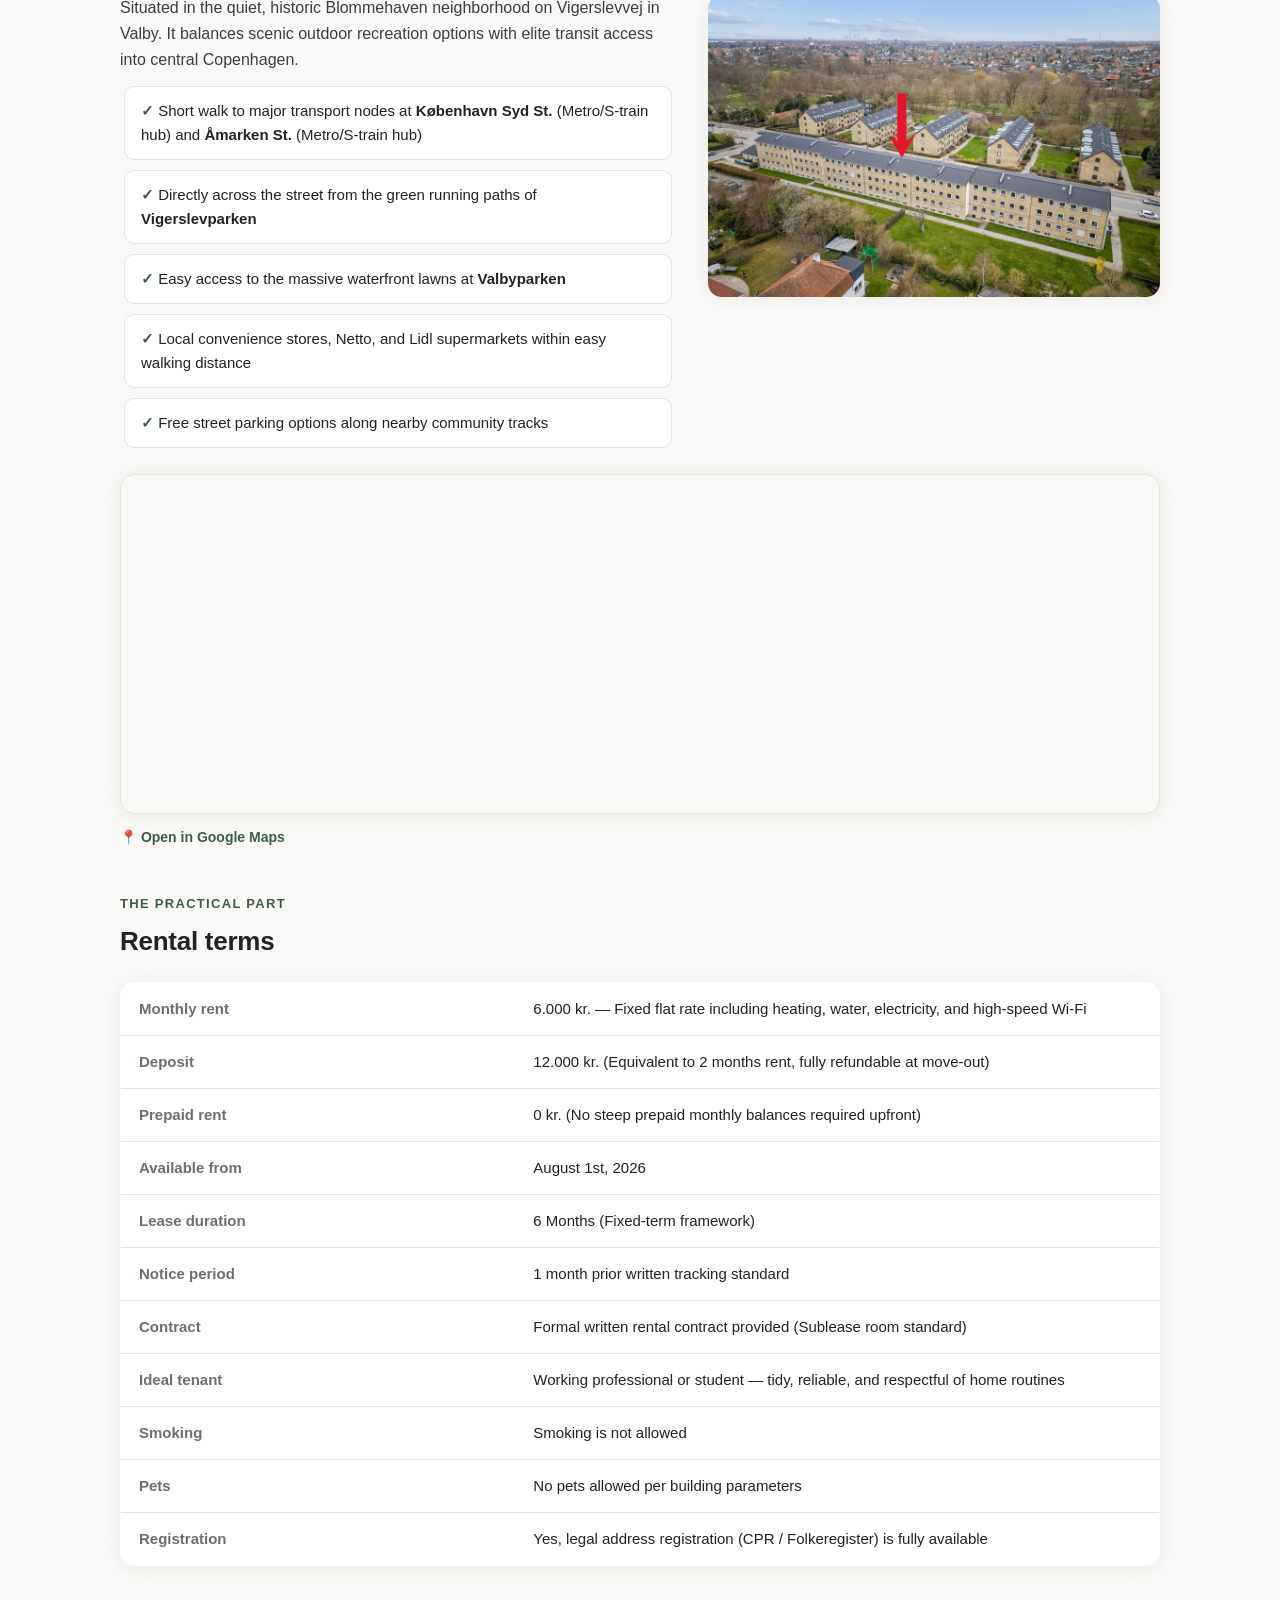
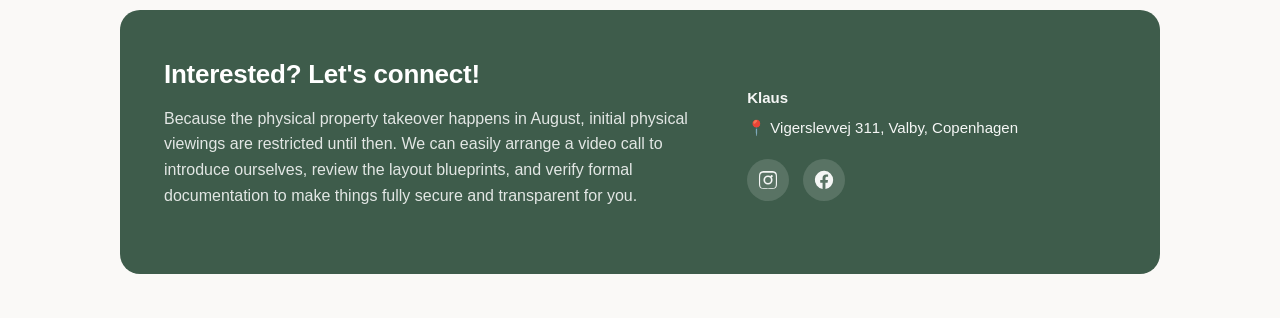
==== commit 75b5dad1: "add pin map" ====
--- a/room/index.html
+++ b/room/index.html
@@ -371,6 +371,31 @@
       .stack {
         display: grid;
         gap: 14px;
+      }
+
+      /* Map */
+      .map-wrap {
+        margin-top: 26px;
+      }
+      .map-wrap iframe {
+        width: 100%;
+        height: 340px;
+        border: 1px solid var(--line);
+        border-radius: var(--radius);
+        box-shadow: var(--shadow);
+        display: block;
+      }
+      .map-link {
+        display: inline-flex;
+        align-items: center;
+        gap: 6px;
+        margin-top: 12px;
+        font-size: 14px;
+        font-weight: 600;
+        text-decoration: none;
+      }
+      .map-link:hover {
+        text-decoration: underline;
       }
 
       /* Terms table */
@@ -926,6 +951,21 @@
               loading="lazy"
             />
           </div>
+        </div>
+        <div class="map-wrap">
+          <iframe
+            title="Map showing Vigerslevvej 311, Valby, Copenhagen"
+            src="https://www.openstreetmap.org/export/embed.html?bbox=12.4831%2C55.6410%2C12.5071%2C55.6530&amp;layer=mapnik&amp;marker=55.647032%2C12.495065"
+            loading="lazy"
+            referrerpolicy="no-referrer-when-downgrade"
+          ></iframe>
+          <a
+            class="map-link"
+            href="https://www.google.com/maps/search/?api=1&query=Vigerslevvej+311%2C+2500+Valby%2C+Copenhagen"
+            target="_blank"
+            rel="noopener noreferrer"
+            >📍 Open in Google Maps</a
+          >
         </div>
       </div>
     </section>
